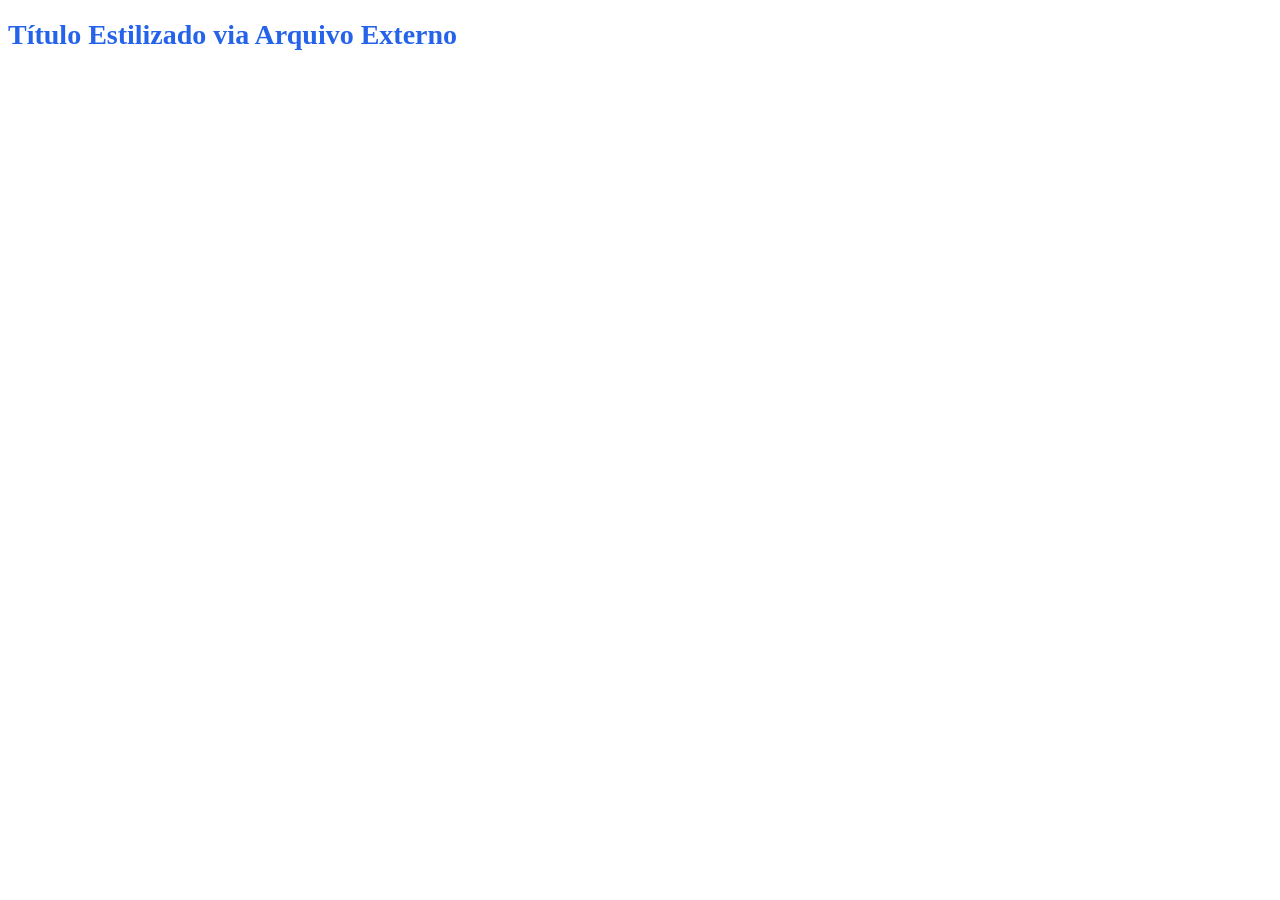
==== Estilização Aula 1/index.html @ 2799a38e "Adiciona todos os arquivos e pastas" ====
<!DOCTYPE html>
<html lang="pt-BR">
<head>
    <meta charset="UTF-8">
    <meta name="viewport" content="width=device-width, initial-scale=1.0">
    <title>Estilo Externos</title>
    <link rel="stylesheet" href="style.css">
</head>
<body>
    <h1 class="titulo-principal">Título Estilizado via Arquivo Externo</h1>
</body>
</html>
---- Estilização Aula 1/style.css ----
.titulo-principal {
    color: #2563eb;
    font-size: 28px;
    font-weight: bold;
}
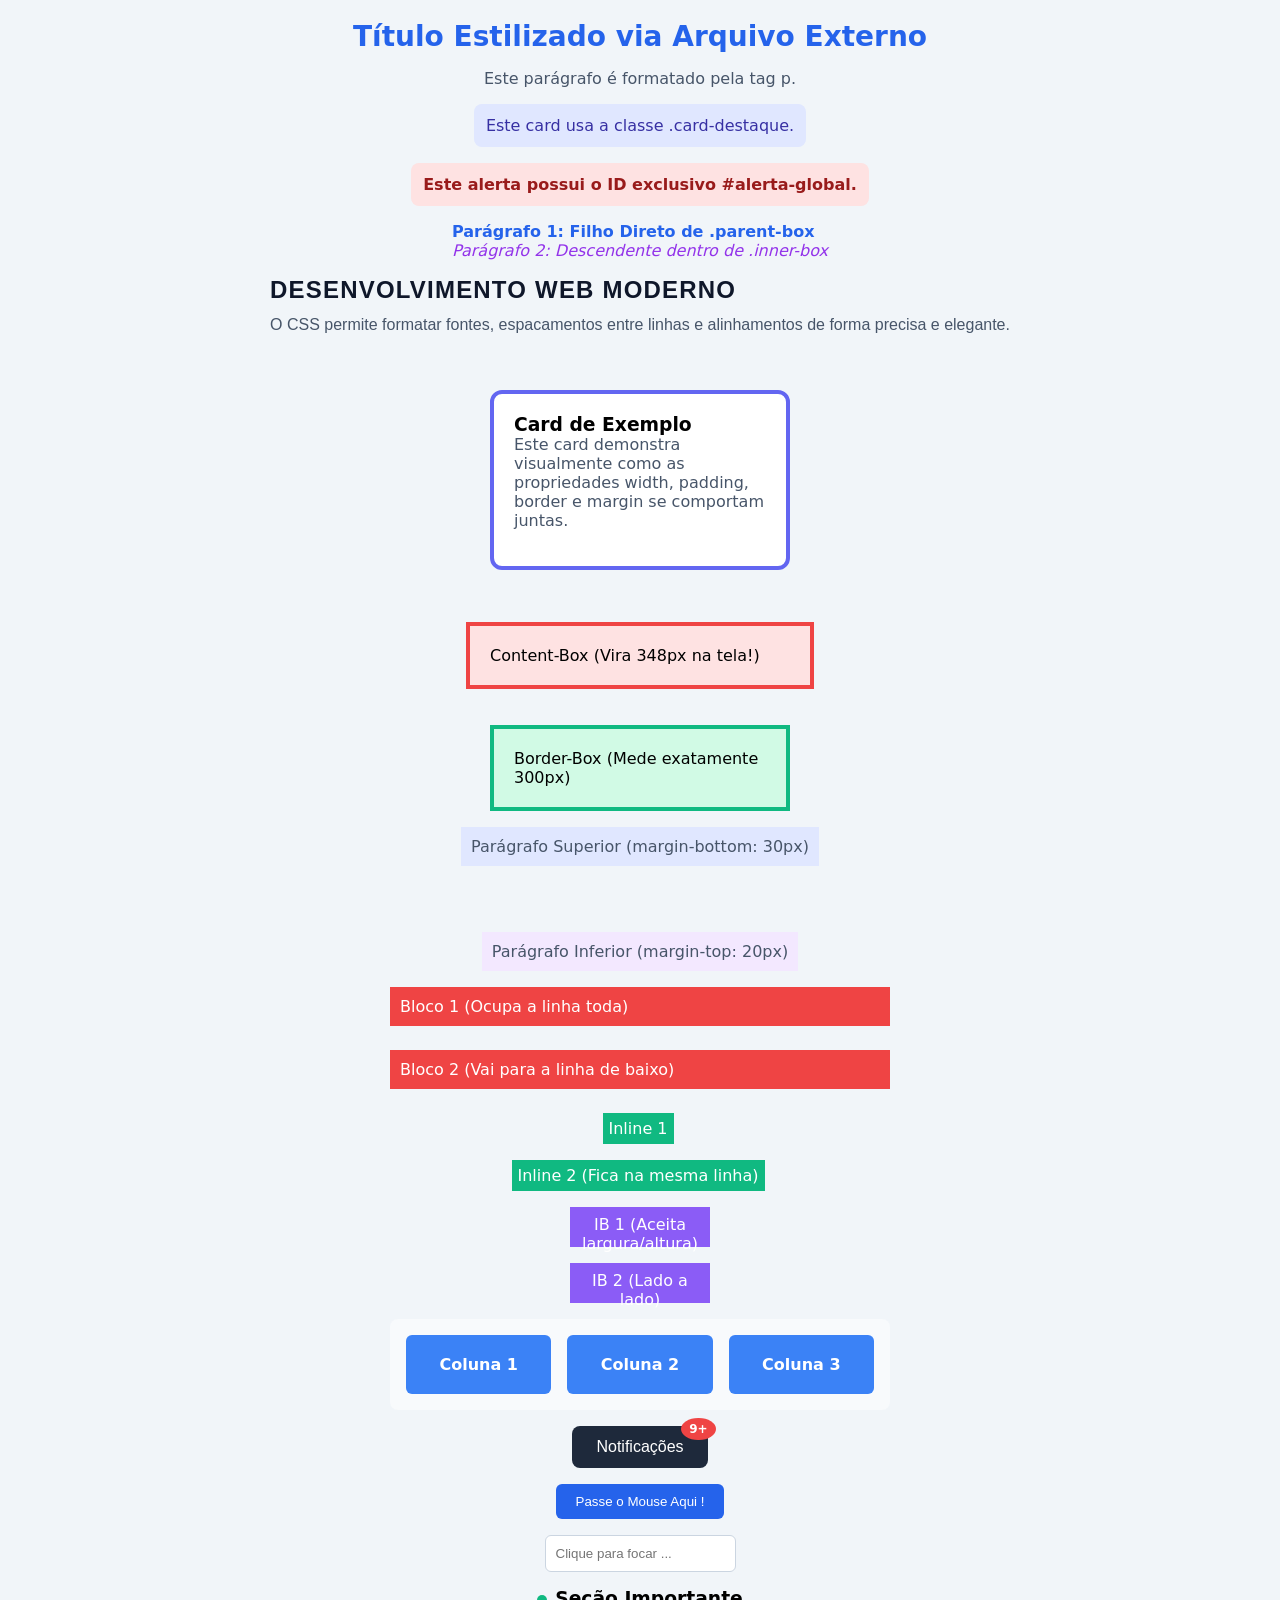
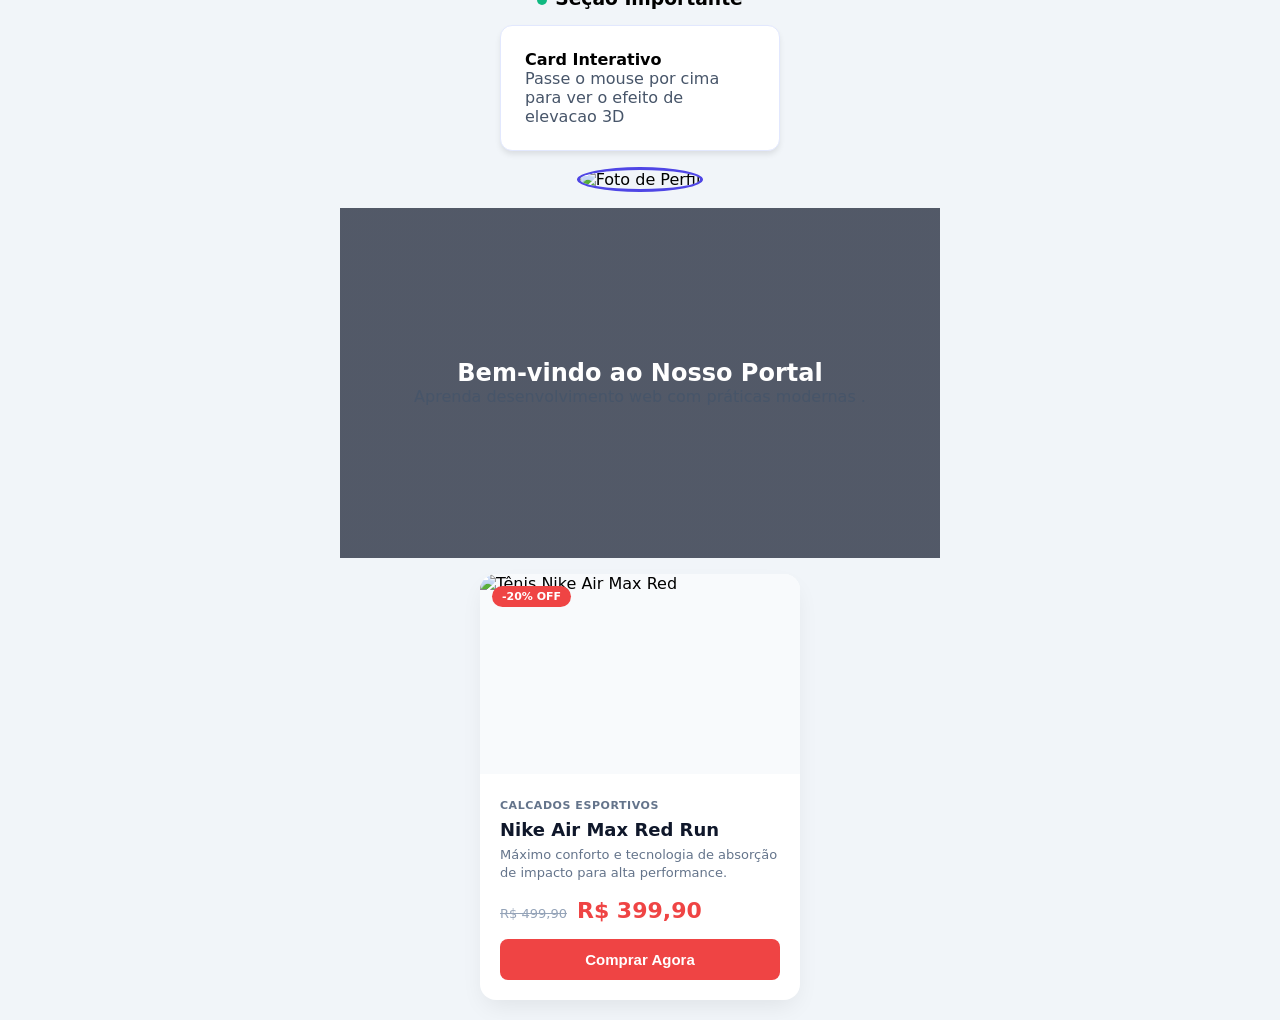
==== commit 01d9c57a: "Adiciona todos os arquivos e pastas" ====
--- a/Estilização Aula 1/index.html
+++ b/Estilização Aula 1/index.html
@@ -3,10 +3,109 @@
 <head>
     <meta charset="UTF-8">
     <meta name="viewport" content="width=device-width, initial-scale=1.0">
-    <title>Estilo Externos</title>
+    <title>Estilos Externos</title>
     <link rel="stylesheet" href="style.css">
 </head>
 <body>
+
     <h1 class="titulo-principal">Título Estilizado via Arquivo Externo</h1>
+
+    <p>Este parágrafo é formatado pela tag p.</p>
+
+    <div class="card-destaque">
+        Este card usa a classe .card-destaque.
+    </div>
+
+    <div id="alerta-global">
+        Este alerta possui o ID exclusivo #alerta-global.
+    </div>
+
+    <div class="parent-box">
+        <p>Parágrafo 1: Filho Direto de .parent-box</p>
+        <div class="inner-box">
+            <p>Parágrafo 2: Descendente dentro de .inner-box</p>
+        </div>
+    </div>
+
+    <article class="artigo-exemplo">
+        <h2 class="titulo-artigo">Desenvolvimento Web Moderno</h2>
+        <p class="paragrafo-artigo">
+            O CSS permite formatar fontes, espacamentos entre linhas e alinhamentos de forma precisa e elegante.
+        </p>
+    </article>
+
+    <div class="card">
+        <h3 class="card-title">Card de Exemplo</h3>
+        <p class="card-text">
+            Este card demonstra visualmente como as propriedades width, padding, border e margin se comportam juntas.
+        </p>
+    </div>
+
+    <div class="box-content">Content-Box (Vira 348px na tela!)</div>
+    <div class="box-border">Border-Box (Mede exatamente 300px)</div>
+
+    <p class="box-topo">Parágrafo Superior (margin-bottom: 30px)</p>
+    <p class="box-base">Parágrafo Inferior (margin-top: 20px)</p>
+
+    <div class="demo-block">Bloco 1 (Ocupa a linha toda)</div>
+    <div class="demo-block">Bloco 2 (Vai para a linha de baixo)</div>
+
+    <span class="demo-inline">Inline 1</span>
+    <span class="demo-inline">Inline 2 (Fica na mesma linha)</span>
+
+    <div class="demo-inline-block">IB 1 (Aceita largura/altura)</div>
+    <div class="demo-inline-block">IB 2 (Lado a lado)</div>
+
+    <div class="container-flex">
+        <div class="coluna">Coluna 1</div>
+        <div class="coluna">Coluna 2</div>
+        <div class="coluna">Coluna 3</div>
+    </div>
+
+    <div class="notificacao-box">
+        <button class="btn-sino"> Notificações</button>
+        <span class="badge">9+</span>
+    </div>
+
+    <button class="btn-interativo">Passe o Mouse Aqui !</button>
+
+    <input type="text" class="campo-texto" placeholder="Clique para focar ... ">
+
+    <h3 class="titulo-com-icone">Seção Importante</h3>
+
+    <div class="card-efeito">
+        <h4>Card Interativo</h4>
+        <p>Passe o mouse por cima para ver o efeito de elevacao 3D</p>
+    </div>
+
+    <div class="avatar-container">
+        <img src="foto-usuario.jpg" alt="Foto de Perfil" class="foto-perfil">
+    </div>
+
+    <section class="hero-banner">
+        <h1>Bem-vindo ao Nosso Portal</h1>
+        <p>Aprenda desenvolvimento web com práticas modernas .</p>
+    </section>
+
+    <article class="product-card">
+        <div class="card-image-container">
+            <span class="badge-discount">-20% OFF</span>
+            <img src="tenis.jpg" alt="Tênis Nike Air Max Red" class="product-image">
+        </div>
+
+        <div class="card-content">
+            <span class="category">Calcados Esportivos</span>
+            <h3 class="title">Nike Air Max Red Run</h3>
+            <p class="description">Máximo conforto e tecnologia de absorção de impacto para alta performance.</p>
+
+            <div class="price-box">
+                <span class="old-price">R$ 499,90</span>
+                <span class="current-price">R$ 399,90</span>
+            </div>
+
+            <button class="btn-buy">Comprar Agora</button>
+        </div>
+    </article>
+
 </body>
-</html>+</html>
--- a/Estilização Aula 1/style.css
+++ b/Estilização Aula 1/style.css
@@ -1,5 +1,370 @@
+*,
+*::before,
+*::after {
+    box-sizing: border-box;
+    margin: 0;
+    padding: 0;
+}
+
+body {
+    font-family: 'Inter', system-ui, sans-serif;
+    background-color: #f1f5f9;
+    padding: 20px;
+    display: flex;
+    flex-direction: column;
+    align-items: center;
+    gap: 16px;
+}
+
+p {
+    color: #475569;
+}
+
 .titulo-principal {
     color: #2563eb;
     font-size: 28px;
     font-weight: bold;
-}+}
+
+.card-destaque {
+    background-color: #e0e7ff;
+    color: #3730a3;
+    padding: 12px;
+    border-radius: 8px;
+}
+
+#alerta-global {
+    background-color: #fee2e2;
+    color: #991b1b;
+    padding: 12px;
+    border-radius: 8px;
+    font-weight: bold;
+}
+
+.parent-box > p {
+    color: #2563eb;
+    font-weight: bold;
+}
+
+.inner-box p {
+    color: #9333ea;
+    font-style: italic;
+}
+
+.titulo-artigo {
+    font-family: 'Inter', sans-serif;
+    font-size: 24px;
+    font-weight: 700;
+    color: #0f172a;
+    text-transform: uppercase;
+    letter-spacing: 0.05em;
+    margin-bottom: 8px;
+}
+
+.paragrafo-artigo {
+    font-family: 'Inter', sans-serif;
+    font-size: 16px;
+    font-weight: 400;
+    line-height: 1.6;
+    color: #475569;
+    text-align: justify;
+}
+
+.card {
+    width: 300px;
+    height: 180px;
+    padding: 20px;
+    border: 4px solid #6366f1;
+    margin: 36px;
+    background-color: #ffffff;
+    border-radius: 12px;
+}
+
+.box-content {
+    box-sizing: content-box;
+    width: 300px;
+    padding: 20px;
+    border: 4px solid #ef4444;
+    margin-bottom: 20px;
+    background-color: #fee2e2;
+}
+
+.box-border {
+    box-sizing: border-box;
+    width: 300px;
+    padding: 20px;
+    border: 4px solid #10b981;
+    background-color: #d1fae5;
+}
+
+.box-topo {
+    margin-bottom: 30px;
+    background-color: #e0e7ff;
+    padding: 10px;
+}
+
+.box-base {
+    margin-top: 20px;
+    background-color: #f3e8ff;
+    padding: 10px;
+}
+
+.demo-block {
+    display: block;
+    width: 100%;
+    max-width: 500px;
+    background-color: #ef4444;
+    color: white;
+    padding: 10px;
+    margin-bottom: 8px;
+}
+
+.demo-inline {
+    display: inline;
+    background-color: #10b981;
+    color: white;
+    padding: 6px;
+    margin-right: 4px;
+}
+
+.demo-inline-block {
+    display: inline-block;
+    width: 140px;
+    height: 40px;
+    background-color: #8b5cf6;
+    color: white;
+    padding: 8px;
+    text-align: center;
+}
+
+.container-flex {
+    display: flex;
+    justify-content: space-between;
+    align-items: center;
+    gap: 16px;
+    background-color: #f8fafc;
+    padding: 16px;
+    border-radius: 8px;
+    width: 100%;
+    max-width: 500px;
+}
+
+.coluna {
+    flex: 1;
+    background-color: #3b82f6;
+    color: #ffffff;
+    padding: 20px;
+    text-align: center;
+    border-radius: 6px;
+    font-weight: bold;
+}
+
+.notificacao-box {
+    position: relative;
+    display: inline-block;
+}
+
+.btn-sino {
+    background-color: #1e293b;
+    color: #ffffff;
+    padding: 12px 24px;
+    border: none;
+    border-radius: 8px;
+    font-size: 16px;
+    cursor: pointer;
+}
+
+.badge {
+    position: absolute;
+    top: -8px;
+    right: -8px;
+    background-color: #ef4444;
+    color: #ffffff;
+    border-radius: 50%;
+    padding: 4px 8px;
+    font-size: 12px;
+    font-weight: bold;
+}
+
+.btn-interativo {
+    background-color: #2563eb;
+    color: white;
+    padding: 10px 20px;
+    border: none;
+    border-radius: 6px;
+    cursor: pointer;
+    transition: background-color 0.2s ease, transform 0.25s ease;
+}
+
+.btn-interativo:hover {
+    background-color: #1d4ed8;
+    transform: translateY(-2px);
+}
+
+.campo-texto {
+    padding: 10px;
+    border: 1px solid #cbd5e1;
+    border-radius: 6px;
+    outline: none;
+}
+
+.campo-texto:focus {
+    border-color: transparent;
+    outline: 2px solid #6366f1;
+}
+
+.titulo-com-icone::before {
+    content: "";
+    display: inline-block;
+    width: 10px;
+    height: 10px;
+    background-color: #10b981;
+    border-radius: 50%;
+    margin-right: 8px;
+}
+
+.card-efeito {
+    width: 280px;
+    background-color: #ffffff;
+    padding: 24px;
+    border-radius: 12px;
+    border: 1px solid #e2e8fe;
+    box-shadow: 0 4px 6px -1px rgba(0, 0, 0, 0.1);
+    transition: transform 0.3s ease, box-shadow 0.3s ease;
+}
+
+.card-efeito:hover {
+    transform: translateY(-8px) scale(1.02);
+    box-shadow: 0 20px 25px -5px rgba(0, 0, 0, 0.15);
+}
+
+.foto-perfil {
+    width: 150px;
+    height: 150px;
+    border-radius: 50%;
+    object-fit: cover;
+    object-position: center top;
+    border: 3px solid #4f46e5;
+}
+
+.hero-banner {
+    width: 100%;
+    max-width: 600px;
+    height: 350px;
+    background-image: linear-gradient(rgba(15, 23, 42, 0.7), rgba(15, 23, 42, 0.7)), url('banner.jpg');
+    background-size: cover;
+    background-position: center;
+    display: flex;
+    flex-direction: column;
+    justify-content: center;
+    align-items: center;
+    color: #ffffff;
+    text-align: center;
+}
+
+.product-card {
+    width: 100%;
+    max-width: 320px;
+    background-color: #ffffff;
+    border-radius: 16px;
+    overflow: hidden;
+    box-shadow: 0 10px 25px -5px rgba(0, 0, 0, 0.08);
+    transition: transform 0.3s ease, box-shadow 0.3s ease;
+}
+
+.product-card:hover {
+    transform: translateY(-8px);
+    box-shadow: 0 20px 30px -10px rgba(0, 0, 0, 0.15);
+}
+
+.card-image-container {
+    position: relative;
+    height: 200px;
+    background-color: #f8fafc;
+    overflow: hidden;
+}
+
+.product-image {
+    width: 100%;
+    height: 100%;
+    object-fit: cover;
+    transition: transform 0.4s ease;
+}
+
+.product-card:hover .product-image {
+    transform: scale(1.08);
+}
+
+.badge-discount {
+    position: absolute;
+    top: 12px;
+    left: 12px;
+    background-color: #ef4444;
+    color: #ffffff;
+    font-size: 11px;
+    font-weight: bold;
+    padding: 4px 10px;
+    border-radius: 20px;
+    z-index: 2;
+}
+
+.card-content {
+    padding: 20px;
+}
+
+.category {
+    font-size: 11px;
+    text-transform: uppercase;
+    letter-spacing: 0.05em;
+    color: #64748b;
+    font-weight: bold;
+}
+
+.title {
+    font-size: 18px;
+    color: #0f172a;
+    margin: 6px 0;
+}
+
+.description {
+    font-size: 13px;
+    color: #64748b;
+    line-height: 1.4;
+    margin-bottom: 16px;
+}
+
+.price-box {
+    display: flex;
+    align-items: baseline;
+    gap: 10px;
+    margin-bottom: 16px;
+}
+
+.old-price {
+    font-size: 13px;
+    color: #94a3b8;
+    text-decoration: line-through;
+}
+
+.current-price {
+    font-size: 22px;
+    font-weight: 800;
+    color: #ef4444;
+}
+
+.btn-buy {
+    width: 100%;
+    padding: 12px;
+    background-color: #ef4444;
+    color: #ffffff;
+    border: none;
+    border-radius: 8px;
+    font-weight: bold;
+    font-size: 15px;
+    cursor: pointer;
+    transition: background-color 0.2s ease;
+}
+
+.btn-buy:hover {
+    background-color: #dc2626;
+}
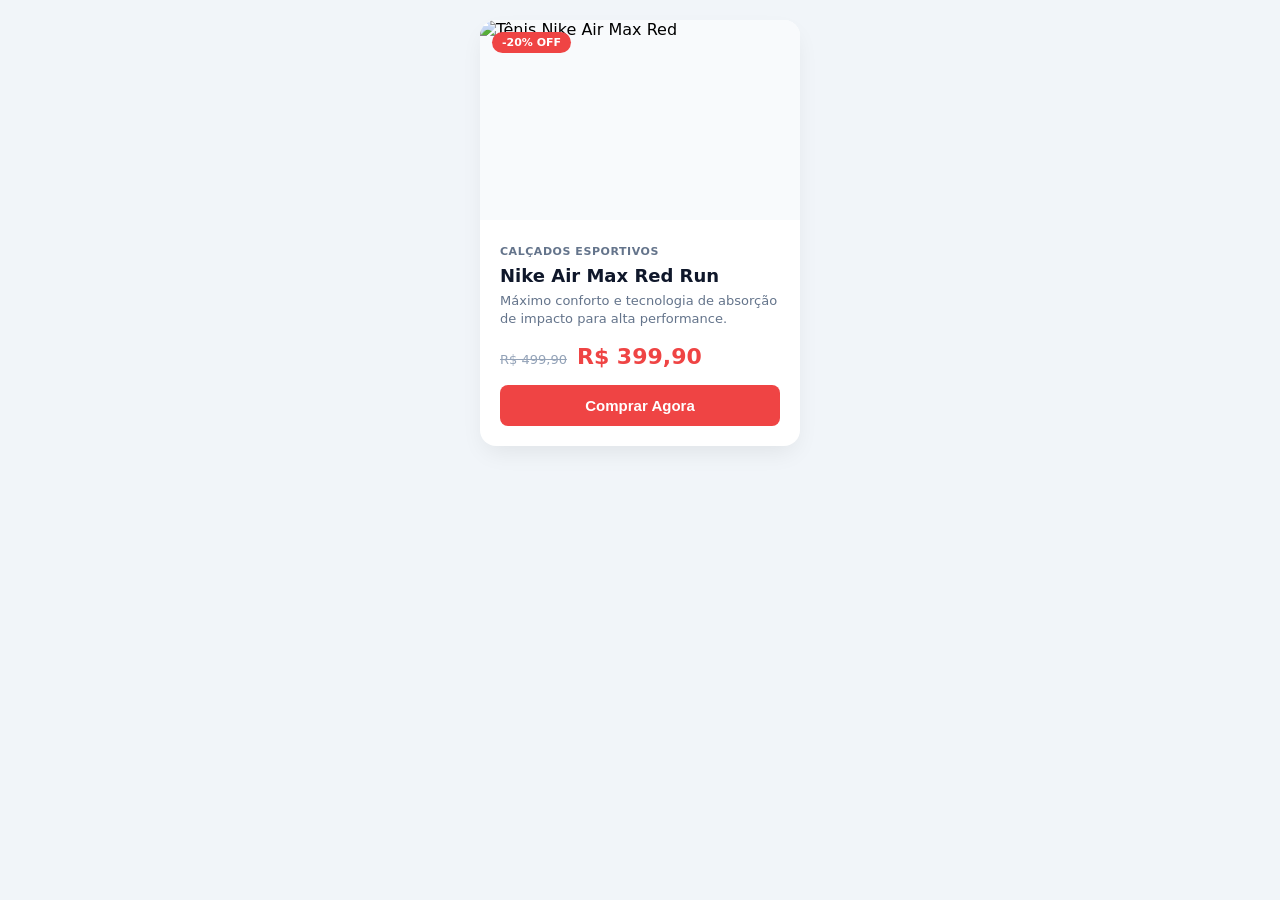
==== commit 612ad50c: "." ====
--- a/Estilização Aula 1/index.html
+++ b/Estilização Aula 1/index.html
@@ -2,90 +2,10 @@
 <html lang="pt-BR">
 <head>
     <meta charset="UTF-8">
-    <meta name="viewport" content="width=device-width, initial-scale=1.0">
-    <title>Estilos Externos</title>
+    <title>Card de Produto</title>
     <link rel="stylesheet" href="style.css">
 </head>
 <body>
-
-    <h1 class="titulo-principal">Título Estilizado via Arquivo Externo</h1>
-
-    <p>Este parágrafo é formatado pela tag p.</p>
-
-    <div class="card-destaque">
-        Este card usa a classe .card-destaque.
-    </div>
-
-    <div id="alerta-global">
-        Este alerta possui o ID exclusivo #alerta-global.
-    </div>
-
-    <div class="parent-box">
-        <p>Parágrafo 1: Filho Direto de .parent-box</p>
-        <div class="inner-box">
-            <p>Parágrafo 2: Descendente dentro de .inner-box</p>
-        </div>
-    </div>
-
-    <article class="artigo-exemplo">
-        <h2 class="titulo-artigo">Desenvolvimento Web Moderno</h2>
-        <p class="paragrafo-artigo">
-            O CSS permite formatar fontes, espacamentos entre linhas e alinhamentos de forma precisa e elegante.
-        </p>
-    </article>
-
-    <div class="card">
-        <h3 class="card-title">Card de Exemplo</h3>
-        <p class="card-text">
-            Este card demonstra visualmente como as propriedades width, padding, border e margin se comportam juntas.
-        </p>
-    </div>
-
-    <div class="box-content">Content-Box (Vira 348px na tela!)</div>
-    <div class="box-border">Border-Box (Mede exatamente 300px)</div>
-
-    <p class="box-topo">Parágrafo Superior (margin-bottom: 30px)</p>
-    <p class="box-base">Parágrafo Inferior (margin-top: 20px)</p>
-
-    <div class="demo-block">Bloco 1 (Ocupa a linha toda)</div>
-    <div class="demo-block">Bloco 2 (Vai para a linha de baixo)</div>
-
-    <span class="demo-inline">Inline 1</span>
-    <span class="demo-inline">Inline 2 (Fica na mesma linha)</span>
-
-    <div class="demo-inline-block">IB 1 (Aceita largura/altura)</div>
-    <div class="demo-inline-block">IB 2 (Lado a lado)</div>
-
-    <div class="container-flex">
-        <div class="coluna">Coluna 1</div>
-        <div class="coluna">Coluna 2</div>
-        <div class="coluna">Coluna 3</div>
-    </div>
-
-    <div class="notificacao-box">
-        <button class="btn-sino"> Notificações</button>
-        <span class="badge">9+</span>
-    </div>
-
-    <button class="btn-interativo">Passe o Mouse Aqui !</button>
-
-    <input type="text" class="campo-texto" placeholder="Clique para focar ... ">
-
-    <h3 class="titulo-com-icone">Seção Importante</h3>
-
-    <div class="card-efeito">
-        <h4>Card Interativo</h4>
-        <p>Passe o mouse por cima para ver o efeito de elevacao 3D</p>
-    </div>
-
-    <div class="avatar-container">
-        <img src="foto-usuario.jpg" alt="Foto de Perfil" class="foto-perfil">
-    </div>
-
-    <section class="hero-banner">
-        <h1>Bem-vindo ao Nosso Portal</h1>
-        <p>Aprenda desenvolvimento web com práticas modernas .</p>
-    </section>
 
     <article class="product-card">
         <div class="card-image-container">
@@ -94,7 +14,7 @@
         </div>
 
         <div class="card-content">
-            <span class="category">Calcados Esportivos</span>
+            <span class="category">Calçados Esportivos</span>
             <h3 class="title">Nike Air Max Red Run</h3>
             <p class="description">Máximo conforto e tecnologia de absorção de impacto para alta performance.</p>
 
--- a/Estilização Aula 1/style.css
+++ b/Estilização Aula 1/style.css
@@ -41,7 +41,7 @@
     font-weight: bold;
 }
 
-.parent-box > p {
+.parent-box>p {
     color: #2563eb;
     font-weight: bold;
 }
